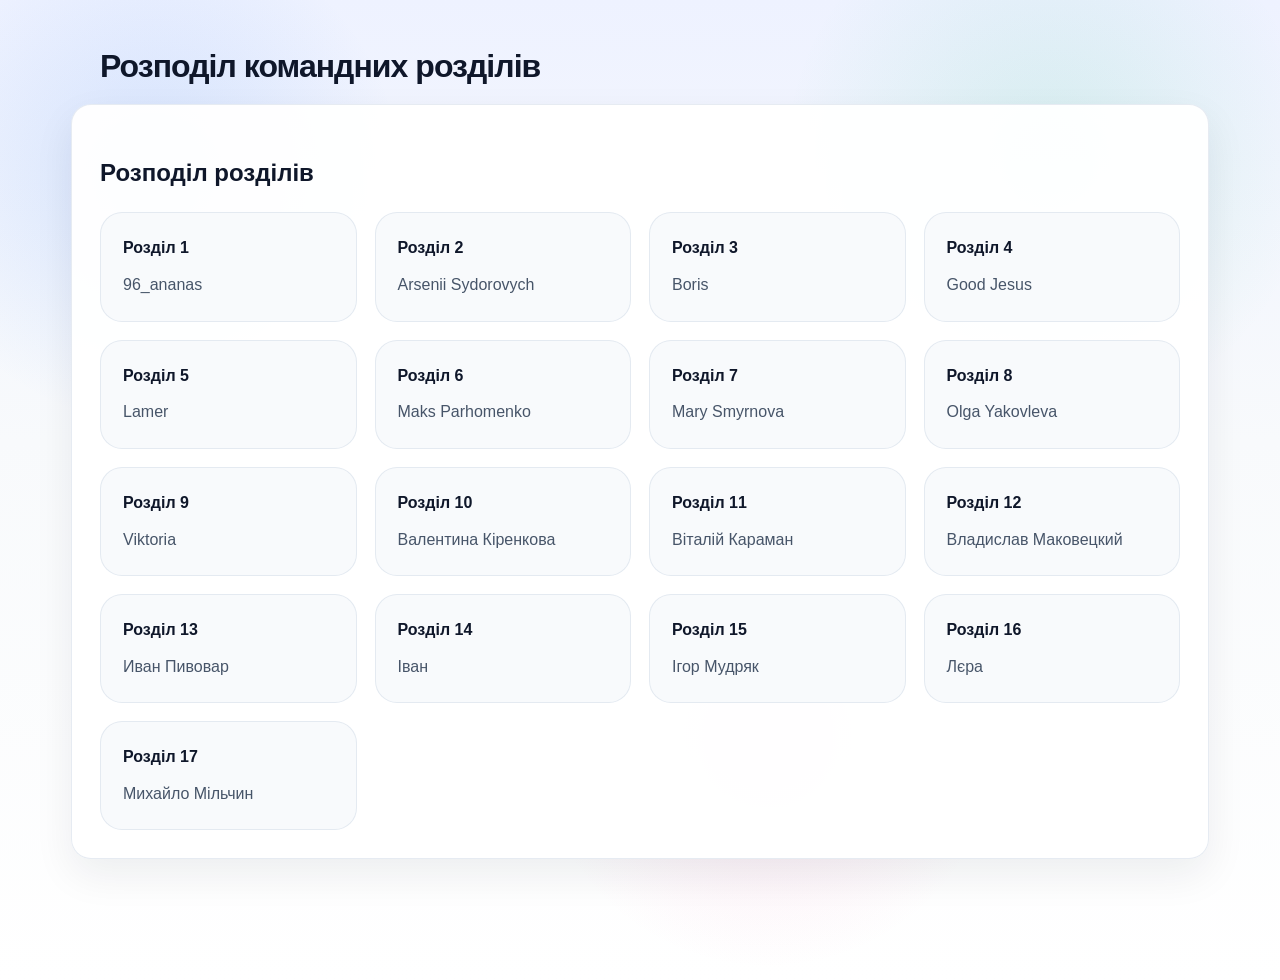
==== indexs.html @ 02def179 "тест" ====
<!DOCTYPE html>
<html lang="uk">
  <head>
    <meta charset="UTF-8" />
    <meta name="viewport" content="width=device-width, initial-scale=1.0" />
    <title>Розподіл розділів команди</title>
    <link rel="stylesheet" href="./css/styles.css" />
  </head>
  <body>
    <h1>Розподіл командних розділів</h1>
    <section class="assignments">
      <h2>Розподіл розділів</h2>
      <div class="grid">
        <article class="card">
          <h3>Розділ 1</h3>
          <p>96_ananas</p>
        </article>
        <article class="card">
          <h3>Розділ 2</h3>
          <p>Arsenii Sydorovych</p>
        </article>
        <article class="card">
          <h3>Розділ 3</h3>
          <p>Boris</p>
        </article>
        <article class="card">
          <h3>Розділ 4</h3>
          <p>Good Jesus</p>
        </article>
        <article class="card">
          <h3>Розділ 5</h3>
          <p>Lamer</p>
        </article>
        <article class="card">
          <h3>Розділ 6</h3>
          <p>Maks Parhomenko</p>
        </article>
        <article class="card">
          <h3>Розділ 7</h3>
          <p>Mary Smyrnova</p>
        </article>
        <article class="card">
          <h3>Розділ 8</h3>
          <p>Olga Yakovleva</p>
        </article>
        <article class="card">
          <h3>Розділ 9</h3>
          <p>Viktoria</p>
        </article>
        <article class="card">
          <h3>Розділ 10</h3>
          <p>Валентина Кіренкова</p>
        </article>
        <article class="card">
          <h3>Розділ 11</h3>
          <p>Віталій Караман</p>
        </article>
        <article class="card">
          <h3>Розділ 12</h3>
          <p>Владислав Маковецкий</p>
        </article>
        <article class="card">
          <h3>Розділ 13</h3>
          <p>Иван Пивовар</p>
        </article>
        <article class="card">
          <h3>Розділ 14</h3>
          <p>Іван</p>
        </article>
        <article class="card">
          <h3>Розділ 15</h3>
          <p>Ігор Мудряк</p>
        </article>
        <article class="card">
          <h3>Розділ 16</h3>
          <p>Лєра</p>
        </article>
        <article class="card">
          <h3>Розділ 17</h3>
          <p>Михайло Мільчин</p>
        </article>
      </div>
    </section>
  </body>
</html>
---- css/styles.css ----
body {
  font-family: Inter, Arial, sans-serif;
  line-height: 1.65;
  color: #0f172a;
  background: linear-gradient(180deg, #eef2ff 0%, #f8fafc 45%, #ffffff 100%);
  margin: 0;
  min-height: 100vh;
  padding: 40px 24px;
  position: relative;
  overflow-x: hidden;
}

body::before {
  content: "";
  position: absolute;
  inset: 0;
  background-image:
    radial-gradient(circle at 12% 18%, rgba(59, 130, 246, 0.16), transparent 18%),
    radial-gradient(circle at 82% 16%, rgba(16, 185, 129, 0.12), transparent 20%),
    radial-gradient(circle at 60% 75%, rgba(236, 72, 153, 0.12), transparent 22%);
  pointer-events: none;
}

body > * {
  max-width: 1080px;
  margin: 0 auto;
  position: relative;
  z-index: 1;
}

h1,
h2,
h3 {
  color: #0f172a;
}

h1 {
  margin-bottom: 0.35em;
  letter-spacing: -0.03em;
}

p {
  margin-top: 0;
  color: #334155;
}

ol {
  padding-left: 20px;
}

.team-list {
  background: rgba(255, 255, 255, 0.9);
  padding: 22px;
  border: 1px solid rgba(226, 232, 240, 0.9);
  border-radius: 18px;
  box-shadow: 0 22px 60px rgba(15, 23, 42, 0.06);
}

.team-list li,
.vote-list li {
  margin-bottom: 0.75em;
}

.team-list li {
  padding: 12px 16px;
  border-radius: 14px;
  background: rgba(248, 250, 252, 0.95);
  border: 1px solid rgba(226, 232, 240, 0.95);
}

.vote-list {
  list-style: none;
  padding-left: 0;
  margin: 18px 0 0;
}

.vote-list li {
  padding: 14px 18px;
  border-radius: 14px;
  background: #eff6ff;
  border: 1px solid #c7d2fe;
  transition: transform 0.25s ease, background-color 0.25s ease, box-shadow 0.25s ease;
}

.vote-list li:hover {
  transform: translateX(6px);
  background-color: #e0f2fe;
  box-shadow: 0 12px 30px rgba(59, 130, 246, 0.12);
}

.book-vote,
.intro,
.assignments {
  background: rgba(255, 255, 255, 0.95);
  border: 1px solid rgba(226, 232, 240, 0.85);
  border-radius: 20px;
  padding: 28px;
  margin-bottom: 26px;
  box-shadow: 0 16px 40px rgba(15, 23, 42, 0.07);
}

.note {
  color: #475569;
  margin-top: 14px;
}

.grid {
  display: grid;
  grid-template-columns: repeat(auto-fit, minmax(220px, 1fr));
  gap: 18px;
  margin-top: 20px;
}

.card {
  background: rgba(248, 250, 252, 0.98);
  border: 1px solid rgba(226, 232, 240, 0.9);
  border-radius: 22px;
  padding: 22px;
  transition: transform 0.25s ease, box-shadow 0.25s ease, background-color 0.25s ease;
}

.card:hover {
  transform: translateY(-6px);
  box-shadow: 0 22px 45px rgba(15, 23, 42, 0.12);
  background: #ffffff;
}

.card h3 {
  margin-top: 0;
  margin-bottom: 0.65em;
  font-size: 1rem;
}

.card p {
  margin: 0;
  color: #475569;
}

@media (max-width: 840px) {
  body {
    padding: 24px 20px;
  }

  .team-list,
  .book-vote,
  .assignments {
    padding: 22px;
  }
}

@media (max-width: 640px) {
  .grid {
    grid-template-columns: 1fr;
  }
}
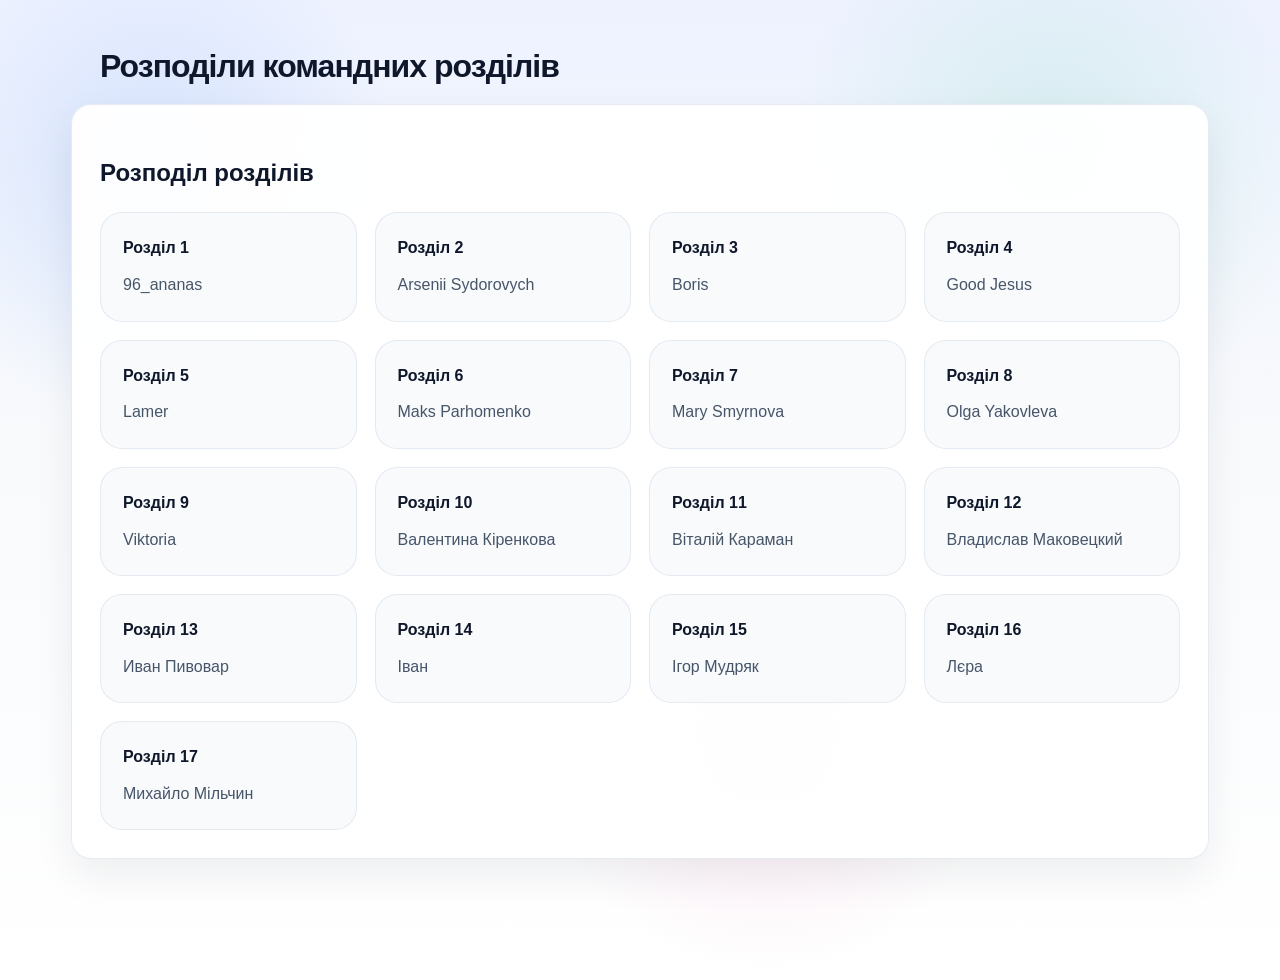
==== commit a875ccab: "test" ====
--- a/indexs.html
+++ b/indexs.html
@@ -7,7 +7,7 @@
     <link rel="stylesheet" href="./css/styles.css" />
   </head>
   <body>
-    <h1>Розподіл командних розділів</h1>
+    <h1>Розподіли командних розділів</h1>
     <section class="assignments">
       <h2>Розподіл розділів</h2>
       <div class="grid">
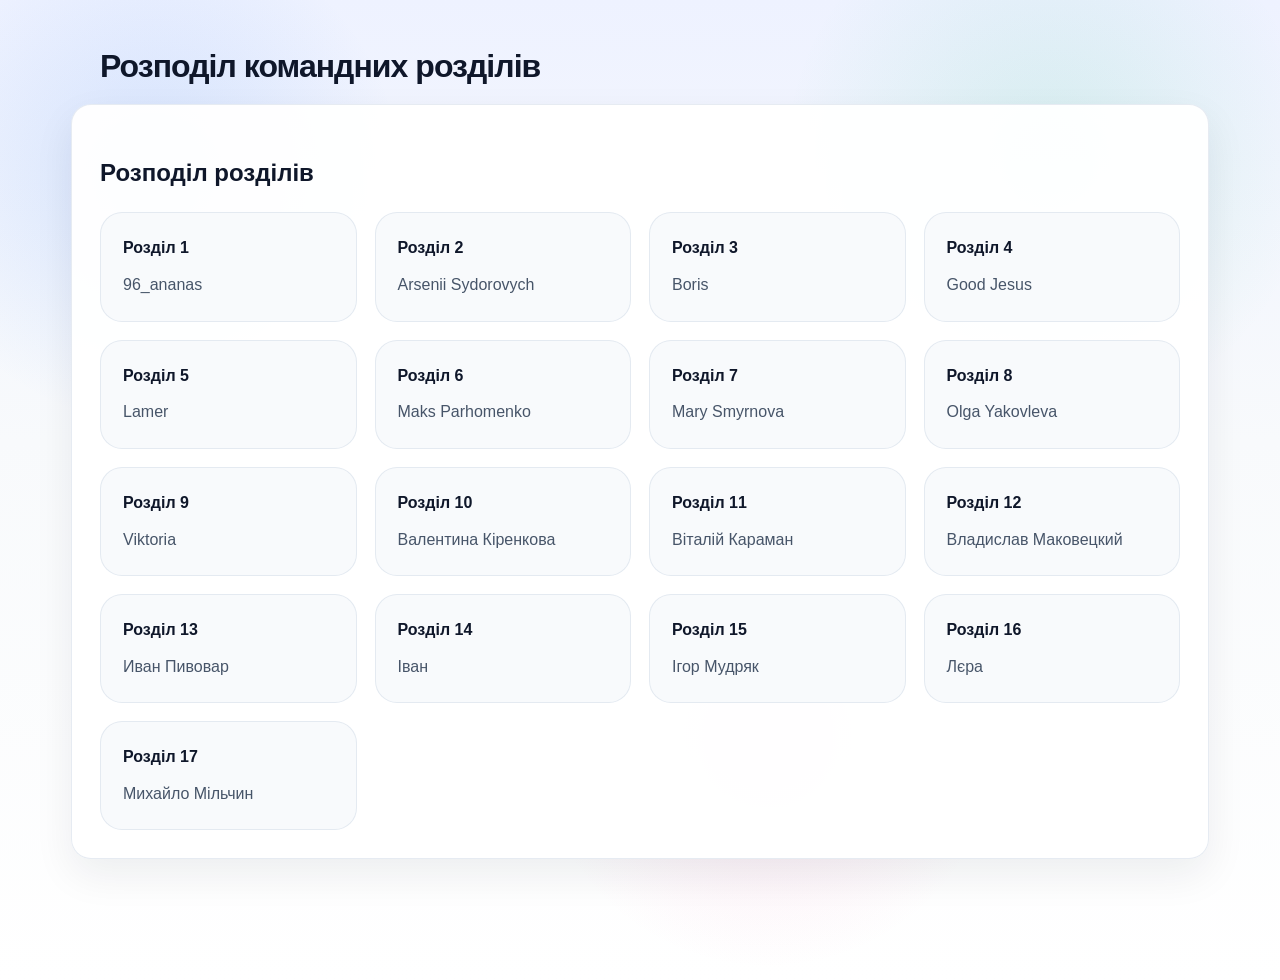
==== commit 45d9f2d9: "commit message" ====
--- a/indexs.html
+++ b/indexs.html
@@ -7,7 +7,7 @@
     <link rel="stylesheet" href="./css/styles.css" />
   </head>
   <body>
-    <h1>Розподіли командних розділів</h1>
+    <h1>Розподіл командних розділів</h1>
     <section class="assignments">
       <h2>Розподіл розділів</h2>
       <div class="grid">
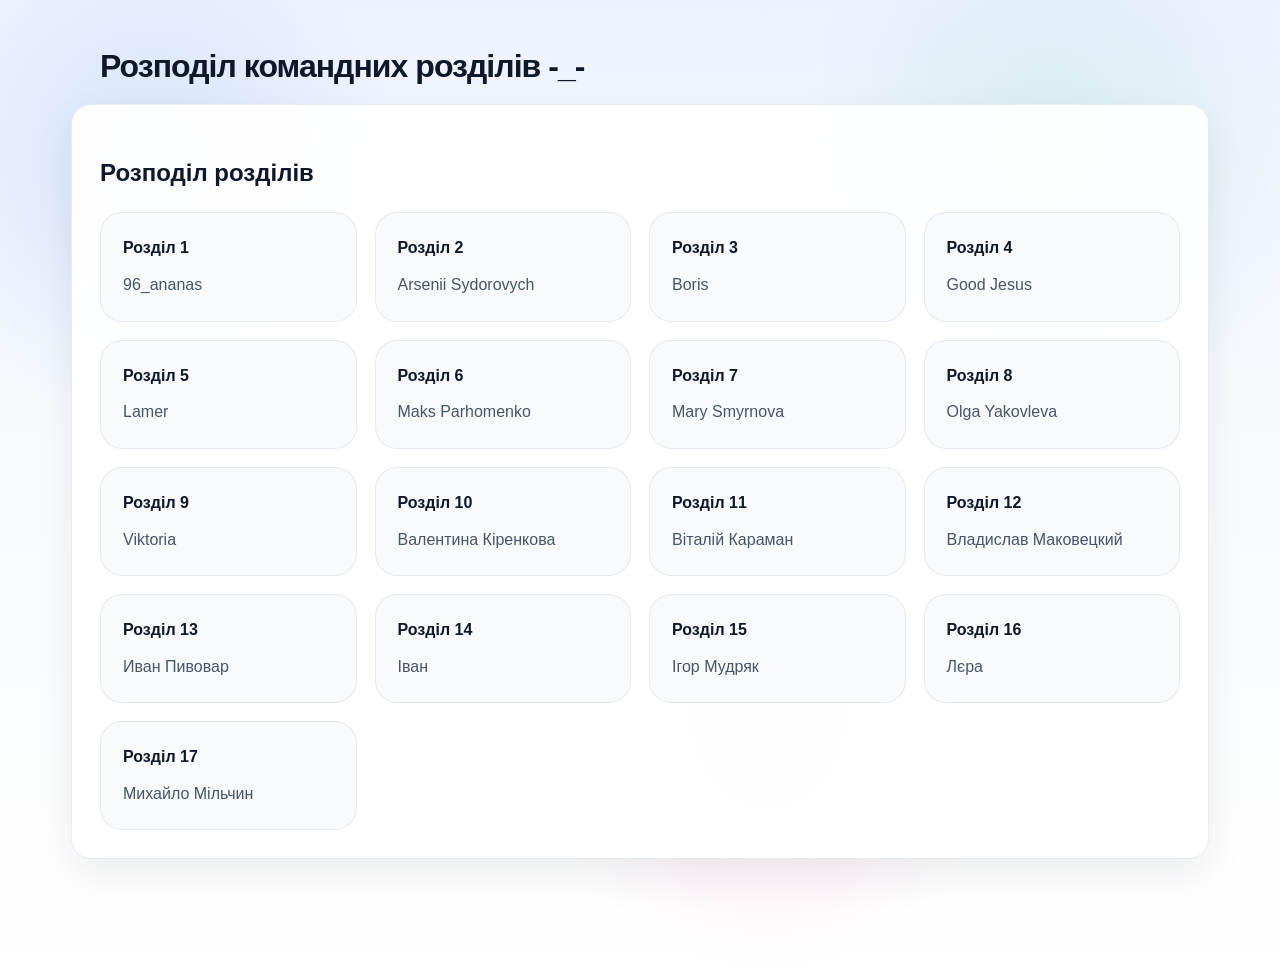
==== commit c5c1b5bf: "test" ====
--- a/indexs.html
+++ b/indexs.html
@@ -7,7 +7,7 @@
     <link rel="stylesheet" href="./css/styles.css" />
   </head>
   <body>
-    <h1>Розподіл командних розділів</h1>
+    <h1>Розподіл командних розділів -_- </h1>
     <section class="assignments">
       <h2>Розподіл розділів</h2>
       <div class="grid">
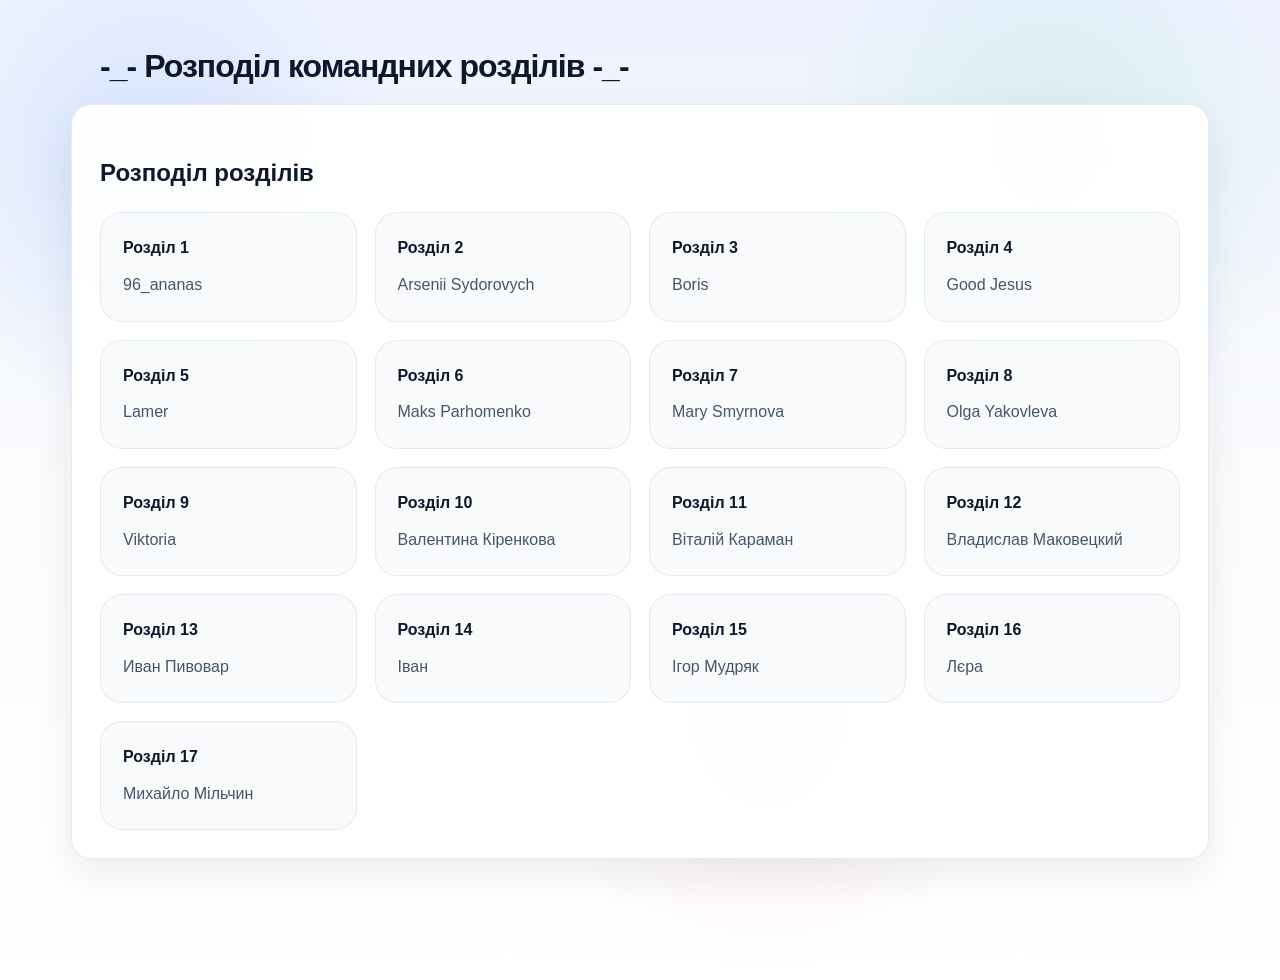
==== commit 1ed8ac10: "commit message" ====
--- a/indexs.html
+++ b/indexs.html
@@ -7,7 +7,7 @@
     <link rel="stylesheet" href="./css/styles.css" />
   </head>
   <body>
-    <h1>Розподіл командних розділів -_- </h1>
+    <h1>-_- Розподіл командних розділів -_- </h1>
     <section class="assignments">
       <h2>Розподіл розділів</h2>
       <div class="grid">
